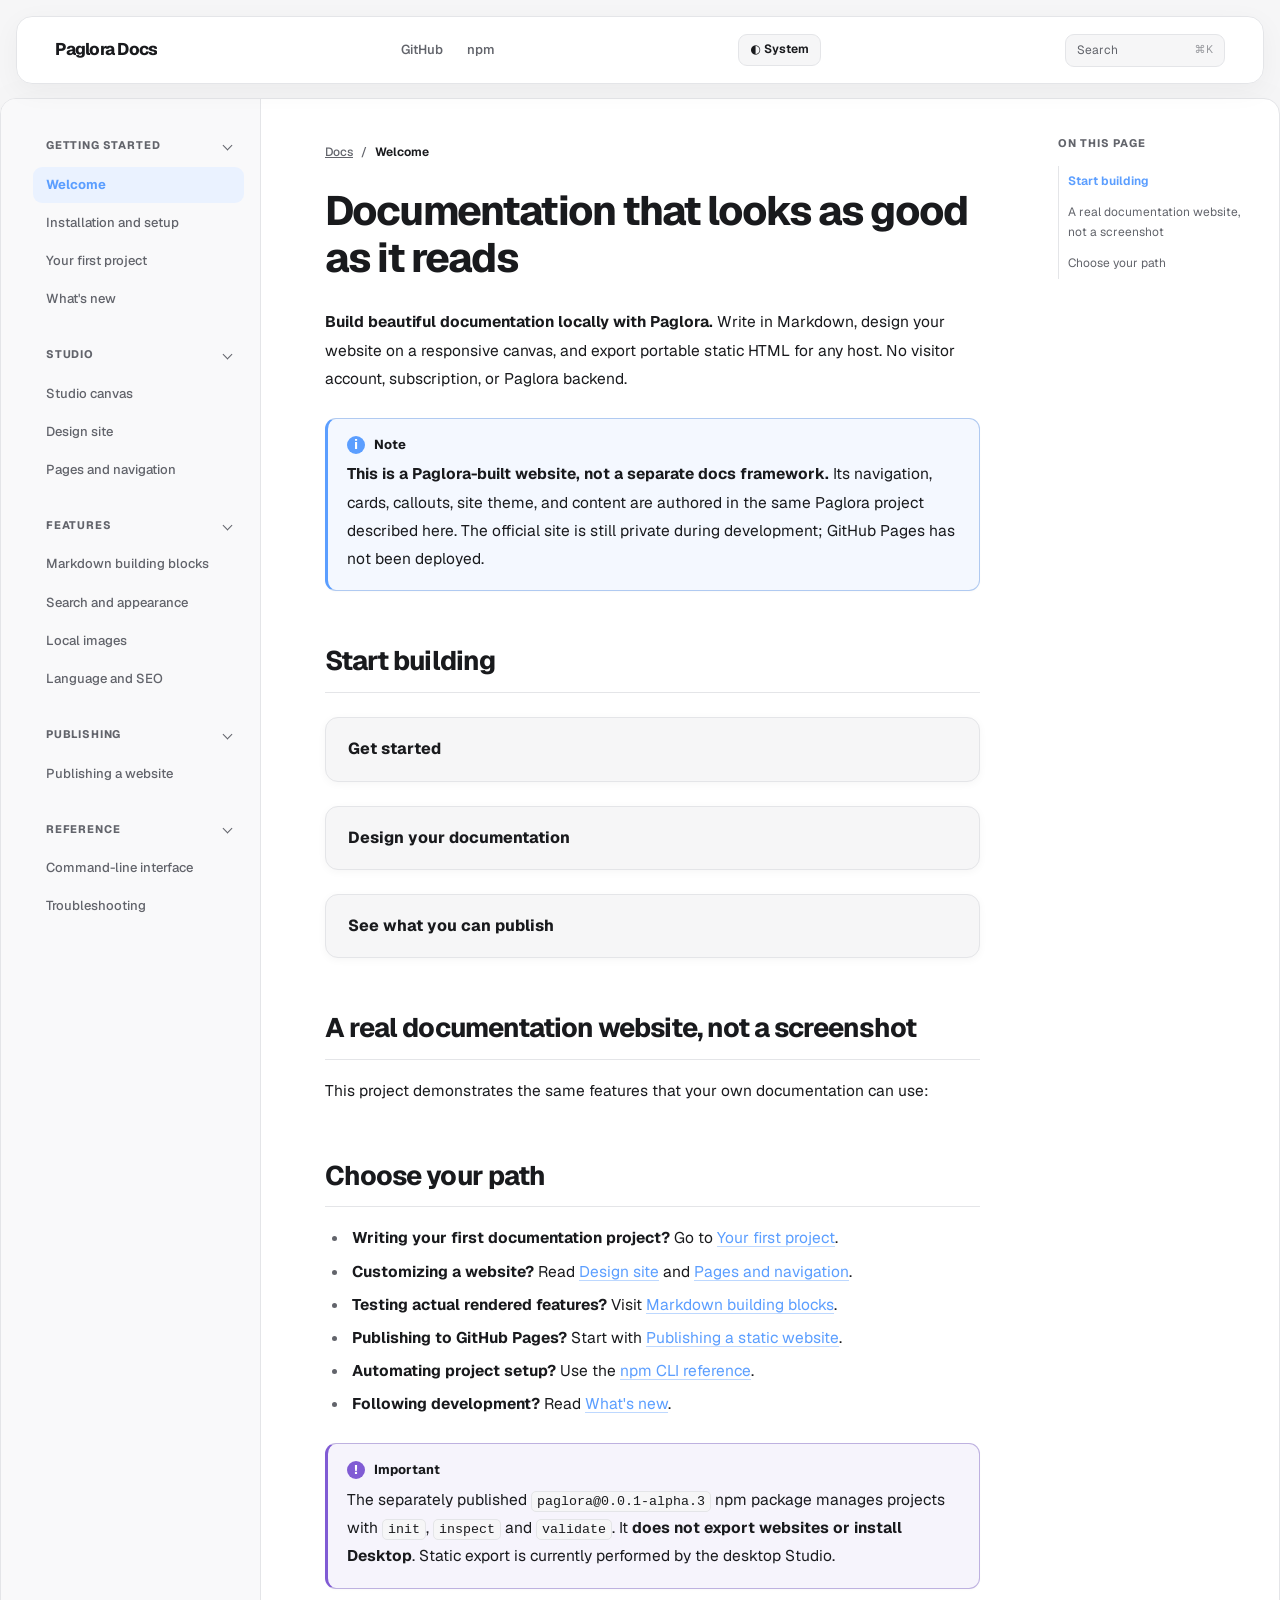
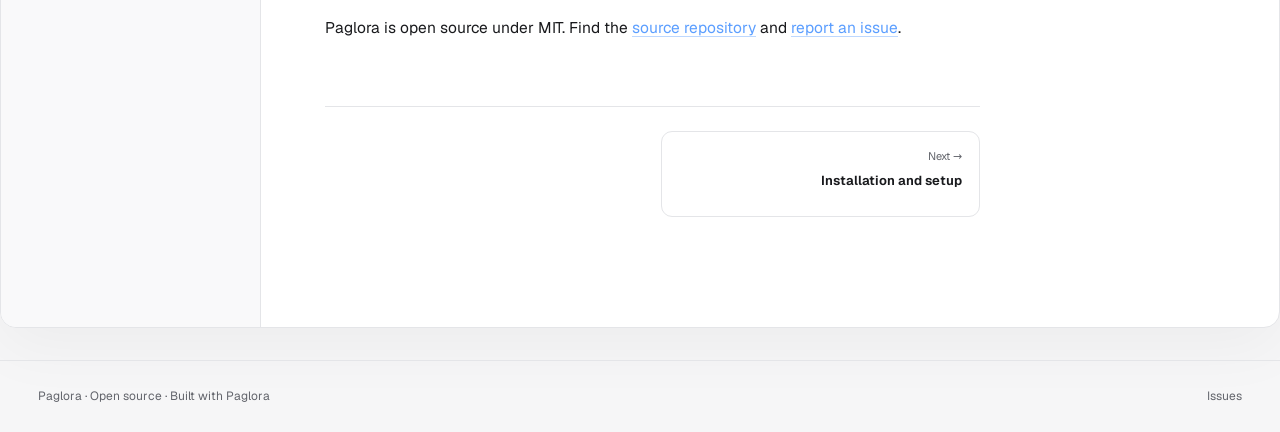
==== site/index.html @ 7ecbf854 "Publish 1.0" ====
<!doctype html>
<html lang="en" dir="ltr" data-color-mode="system" data-site-layout="inset" data-site-palette="graphite">
<head>
<meta charset="utf-8">
<meta name="viewport" content="width=device-width, initial-scale=1">
<meta name="description" content="Documentation that looks as good as it reads Build beautiful documentation locally with Paglora. Write in Markdown, design your website on a responsive canvas, ">
<link rel="canonical" href="https://m1nsook.github.io/paglora-docs/index.html">
<meta property="og:url" content="https://m1nsook.github.io/paglora-docs/index.html">
<meta property="og:type" content="article">
<meta property="og:locale" content="en_US">
<meta property="og:title" content="Welcome | Paglora Docs">
<meta property="og:description" content="Documentation that looks as good as it reads Build beautiful documentation locally with Paglora. Write in Markdown, design your website on a responsive canvas, ">
<meta property="og:site_name" content="Paglora Docs">
<meta name="twitter:card" content="summary">
<meta name="twitter:title" content="Welcome | Paglora Docs">
<meta name="twitter:description" content="Documentation that looks as good as it reads Build beautiful documentation locally with Paglora. Write in Markdown, design your website on a responsive canvas, ">
<meta name="theme-color" content="#ffffff" media="(prefers-color-scheme: light)">
<meta name="theme-color" content="#101114" media="(prefers-color-scheme: dark)">
<title>Welcome | Paglora Docs</title>
<link rel="stylesheet" href="styles.css">

<style>:root{--brand:#5B9EFF;--brand-light:color-mix(in srgb,var(--brand) 13%,var(--bg))}:root[data-color-mode="dark"]{--brand:#5B9EFF;--brand-light:color-mix(in srgb,var(--brand) 13%,var(--bg))}
@media(prefers-color-scheme:dark){:root:not([data-color-mode="light"]){--brand:#5B9EFF;--brand-light:color-mix(in srgb,var(--brand) 13%,var(--bg))}}</style>
<link rel="stylesheet" href="custom.css">
</head>
<body class="page-layout-docs">
<a class="skip-link" href="#content">Skip to content</a>
<header class="site-header  "><div class="top-bar"><a class="brand brand-wrap" href="index.html">Paglora Docs</a><nav class="header-links" aria-label="Site links"><a href="https://github.com/m1nsook/paglora" rel="noopener noreferrer">GitHub</a><a href="https://www.npmjs.com/package/paglora" rel="noopener noreferrer">npm</a></nav></div></header>
<details class="mobile-nav"><summary>Browse documentation</summary><nav class="mobile-nav-inner" aria-label="Mobile page navigation"><details class="nav-group" open><summary>Getting Started</summary><div class="nav-group-links"><a href="index.html" aria-current="page">Welcome</a><a href="installation.html">Installation and setup</a><a href="first-project.html">Your first project</a><a href="changes.html">What&#39;s new</a></div></details><details class="nav-group" open><summary>Studio</summary><div class="nav-group-links"><a href="studio.html">Studio canvas</a><a href="design.html">Design site</a><a href="pages.html">Pages and navigation</a></div></details><details class="nav-group" open><summary>Features</summary><div class="nav-group-links"><a href="components.html">Markdown building blocks</a><a href="search.html">Search and appearance</a><a href="images.html">Local images</a><a href="language-seo.html">Language and SEO</a></div></details><details class="nav-group" open><summary>Publishing</summary><div class="nav-group-links"><a href="publishing.html">Publishing a website</a></div></details><details class="nav-group" open><summary>Reference</summary><div class="nav-group-links"><a href="cli.html">Command-line interface</a><a href="troubleshooting.html">Troubleshooting</a></div></details></nav></details>
<div class="site-body nav-left layout-docs">
<nav class="site-nav" aria-label="Documentation navigation"><div class="site-nav-inner"><details class="nav-group" open><summary>Getting Started</summary><div class="nav-group-links"><a href="index.html" aria-current="page">Welcome</a><a href="installation.html">Installation and setup</a><a href="first-project.html">Your first project</a><a href="changes.html">What&#39;s new</a></div></details><details class="nav-group" open><summary>Studio</summary><div class="nav-group-links"><a href="studio.html">Studio canvas</a><a href="design.html">Design site</a><a href="pages.html">Pages and navigation</a></div></details><details class="nav-group" open><summary>Features</summary><div class="nav-group-links"><a href="components.html">Markdown building blocks</a><a href="search.html">Search and appearance</a><a href="images.html">Local images</a><a href="language-seo.html">Language and SEO</a></div></details><details class="nav-group" open><summary>Publishing</summary><div class="nav-group-links"><a href="publishing.html">Publishing a website</a></div></details><details class="nav-group" open><summary>Reference</summary><div class="nav-group-links"><a href="cli.html">Command-line interface</a><a href="troubleshooting.html">Troubleshooting</a></div></details></div></nav>
<main class="site-main" id="content" style="--paglora-content-width:820px">
<div class="article-wrap">
<div class="page-heading"><a href="index.html">Docs</a><span class="crumb-separator">/</span><strong>Welcome</strong></div>
<details class="mobile-toc"><summary>On this page</summary><a class="toc-h2" href="#start-building">Start building</a><a class="toc-h2" href="#a-real-documentation-website-not-a-screenshot">A real documentation website, not a screenshot</a><a class="toc-h2" href="#choose-your-path">Choose your path</a></details>
<article class="docs"><h1>Documentation that looks as good as it reads</h1>
<p><strong>Build beautiful documentation locally with Paglora.</strong> Write in Markdown, design your website on a responsive canvas, and export portable static HTML for any host. No visitor account, subscription, or Paglora backend.</p>
<aside class="paglora-callout paglora-callout-note" role="note"><div class="paglora-callout-title">Note</div>
<p><strong>This is a Paglora-built website, not a separate docs framework.</strong> Its navigation, cards, callouts, site theme, and content are authored in the same Paglora project described here. The official site is still private during development; GitHub Pages has not been deployed.</p>
</aside>
<h2 id="start-building">Start building</h2>
<section class="paglora-card"><div class="paglora-card-title">Get started</div>

</section>
<section class="paglora-card"><div class="paglora-card-title">Design your documentation</div>

</section>
<section class="paglora-card"><div class="paglora-card-title">See what you can publish</div>

</section>
<h2 id="a-real-documentation-website-not-a-screenshot">A real documentation website, not a screenshot</h2>
<p>This project demonstrates the same features that your own documentation can use:</p>
<h2 id="choose-your-path">Choose your path</h2>
<ul>
<li><strong>Writing your first documentation project?</strong> Go to <a href="first-project.html">Your first project</a>.</li>
<li><strong>Customizing a website?</strong> Read <a href="design.html">Design site</a> and <a href="pages.html">Pages and navigation</a>.</li>
<li><strong>Testing actual rendered features?</strong> Visit <a href="components.html">Markdown building blocks</a>.</li>
<li><strong>Publishing to GitHub Pages?</strong> Start with <a href="publishing.html">Publishing a static website</a>.</li>
<li><strong>Automating project setup?</strong> Use the <a href="cli.html">npm CLI reference</a>.</li>
<li><strong>Following development?</strong> Read <a href="changes.html">What's new</a>.</li>
</ul>
<aside class="paglora-callout paglora-callout-important" role="note"><div class="paglora-callout-title">Important</div>
<p>The separately published <code>paglora@0.0.1-alpha.3</code> npm package manages projects with <code>init</code>, <code>inspect</code> and <code>validate</code>. It <strong>does not export websites or install Desktop</strong>. Static export is currently performed by the desktop Studio.</p>
</aside>
<p>Paglora is open source under MIT. Find the <a href="https://github.com/m1nsook/paglora" rel="noopener noreferrer">source repository</a> and <a href="https://github.com/m1nsook/paglora/issues" rel="noopener noreferrer">report an issue</a>.</p>
</article>
<nav class="page-pager" aria-label="Previous and next pages"><a class="next" href="installation.html"><small>Next →</small><span>Installation and setup</span></a></nav>
</div></main>
<aside class="on-this-page" aria-label="Table of contents"><div class="toc-inner"><h2>On this page</h2><a class="toc-h2" href="#start-building">Start building</a><a class="toc-h2" href="#a-real-documentation-website-not-a-screenshot">A real documentation website, not a screenshot</a><a class="toc-h2" href="#choose-your-path">Choose your path</a></div></aside>
</div>
<footer class="site-footer"><div class="site-footer-inner"><span>Paglora · Open source · Built with Paglora</span><nav class="footer-links" aria-label="Site links"><a href="https://github.com/m1nsook/paglora/issues" rel="noopener noreferrer">Issues</a></nav></div></footer>
<script defer src="paglora.js"></script>
<script defer src="paglora-search.js"></script>

</body>
</html>
---- site/styles.css ----
@font-face{font-family:"Geist Website";src:url("fonts/geist-latin.woff2") format("woff2");font-weight:100 900;font-style:normal;font-display:swap}
:root{color-scheme:light;--bg:#ffffff;--fg:#151a24;--muted:#626b7c;--line:#e6eaf0;--subtle:#f6f8fb;--hover:#edf3fa;--brand:#2196f3;--brand-light:#eaf5ff;--code-bg:#101828;--code-fg:#e9eef8;--header-bg:rgba(255,255,255,.96)}
:root[data-color-mode="dark"]{color-scheme:dark;--bg:#11151d;--fg:#f1f4f9;--muted:#a5aec0;--line:#2a3342;--subtle:#191f2b;--hover:#222d40;--brand:#72baff;--brand-light:#152e48;--code-bg:#080d14;--code-fg:#e9eef8;--header-bg:rgba(17,21,29,.96)}
@media(prefers-color-scheme:dark){:root:not([data-color-mode="light"]){color-scheme:dark;--bg:#11151d;--fg:#f1f4f9;--muted:#a5aec0;--line:#2a3342;--subtle:#191f2b;--hover:#222d40;--brand:#72baff;--brand-light:#152e48;--code-bg:#080d14;--code-fg:#e9eef8;--header-bg:rgba(17,21,29,.96)}}
*{box-sizing:border-box}
html{scroll-behavior:smooth;scroll-padding-top:105px}
body{margin:0;background:var(--bg);color:var(--fg);font-family:"Geist Website",system-ui,-apple-system,"Segoe UI",sans-serif;font-size:15px;line-height:1.75;-webkit-font-smoothing:antialiased;text-rendering:optimizeLegibility}
a{color:inherit}
a:hover{color:var(--brand)}
a:focus-visible,summary:focus-visible{outline:2px solid var(--brand);outline-offset:3px}
.skip-link{position:absolute;z-index:100;top:-60px;left:10px;background:var(--bg);padding:8px 14px;border:1px solid var(--line);border-radius:8px}
.skip-link:focus{top:10px}
.site-header{position:sticky;top:0;z-index:30;background:var(--header-bg);border-bottom:1px solid var(--line);backdrop-filter:blur(18px)}
.site-header.not-sticky{position:relative}
.paglora-appearance-toggle{flex-shrink:0;appearance:none;border:1px solid var(--line);border-radius:9px;background:var(--subtle);color:var(--fg);font:inherit;font-size:12px;font-weight:650;cursor:pointer;white-space:nowrap;padding:7px 11px;line-height:1.3}
.paglora-appearance-toggle:hover{border-color:var(--brand);background:var(--hover)}
.paglora-appearance-toggle:focus-visible{outline:2px solid var(--brand);outline-offset:2px}
.paglora-search-trigger{appearance:none;display:flex;align-items:center;justify-content:space-between;flex-shrink:0;width:160px;min-height:33px;padding:5px 11px;border:1px solid var(--line);border-radius:9px;background:var(--subtle);color:var(--muted);font:inherit;font-size:12px;text-align:left;cursor:pointer}
.paglora-search-trigger::after{content:"⌘K";font-size:11px;opacity:.65}
.paglora-search-trigger:hover{border-color:var(--brand);color:var(--fg)}
.paglora-search-trigger:focus-visible{outline:2px solid var(--brand);outline-offset:2px}
.paglora-search-open{overflow:hidden}
.paglora-search-backdrop[hidden]{display:none}
.paglora-search-backdrop{position:fixed;inset:0;z-index:500;display:flex;align-items:flex-start;justify-content:center;padding:12vh 18px 28px;background:rgba(5,10,18,.65);backdrop-filter:blur(5px)}
.paglora-search-dialog{width:min(640px,100%);max-height:min(76vh,750px);display:flex;flex-direction:column;border:1px solid var(--line);border-radius:15px;background:var(--bg);color:var(--fg);box-shadow:0 20px 80px rgba(0,0,0,.25);overflow:hidden}
.paglora-search-field{display:flex;align-items:center;gap:12px;padding:12px 14px;border-bottom:1px solid var(--line)}
.paglora-search-input{flex:1;min-width:0;outline:none;background:transparent;border:0;color:var(--fg);font:inherit;font-size:16px}
.paglora-search-input::-webkit-search-cancel-button{cursor:pointer}
.paglora-search-close{padding:5px 9px;border:1px solid var(--line);border-radius:6px;background:var(--subtle);color:var(--muted);font:inherit;font-size:11px;cursor:pointer}
.paglora-search-results{min-height:100px;max-height:55vh;overflow-y:auto;padding:8px}
.paglora-search-result{display:block;padding:11px 13px;border:1px solid transparent;border-radius:9px;color:var(--fg);text-decoration:none}
.paglora-search-result:hover,.paglora-search-result.is-selected{background:var(--hover);border-color:var(--line)}
.paglora-search-result-title{display:block;font-size:13px;font-weight:700;line-height:1.5}
.paglora-search-result-summary{display:block;margin-top:4px;font-size:12px;color:var(--muted);line-height:1.5;overflow:hidden;display:-webkit-box;-webkit-line-clamp:2;-webkit-box-orient:vertical}
.paglora-search-status{padding:22px 15px;color:var(--muted);font-size:13px}
.paglora-search-retry{margin:0 15px 16px;padding:8px 12px;border:1px solid var(--line);border-radius:7px;background:var(--subtle);color:var(--fg);font:inherit;font-size:12px;cursor:pointer}
.paglora-search-retry:hover,.paglora-search-retry:focus-visible{border-color:var(--brand);outline-offset:2px}
.paglora-search-footnote{padding:9px 15px;border-top:1px solid var(--line);font-size:11px;color:var(--muted)}
@media(max-width:680px){.paglora-search-trigger{width:auto;min-width:75px}.paglora-search-trigger::after{display:none}.paglora-search-backdrop{padding-top:7vh}}

.toc-inner a[aria-current="location"]{color:var(--brand);font-weight:650}
@media(prefers-reduced-motion:reduce){html{scroll-behavior:auto}}
.top-bar{max-width:1500px;min-height:72px;margin:auto;padding:0 clamp(22px,3vw,48px);display:flex;align-items:center;justify-content:space-between;gap:28px}
.brand-wrap{display:inline-flex;align-items:center;gap:12px;min-width:0}
.brand{font-size:17px;font-weight:750;letter-spacing:-.045em;text-decoration:none;white-space:nowrap;overflow:hidden;text-overflow:ellipsis}
.brand-logo{height:34px;max-width:144px;object-fit:contain}
.header-links{display:flex;align-items:center;gap:24px;flex-wrap:wrap}
.header-links a{font-size:13px;color:var(--muted);text-decoration:none;font-weight:550;white-space:nowrap}
.header-links a:hover{color:var(--fg)}
.site-header.header-center .top-bar{justify-content:center;flex-wrap:wrap;padding-block:14px}
.mobile-nav{display:none}
.site-body{max-width:1500px;margin:0 auto;display:grid;grid-template-columns:minmax(230px,260px) minmax(0,1fr) minmax(190px,235px);min-height:calc(100vh - 165px)}
.site-nav{grid-column:1;min-width:0;min-height:0;border-right:1px solid var(--line);padding:32px 16px 40px clamp(18px,2.5vw,42px)}
.site-nav-inner{position:sticky;top:100px;max-height:calc(100vh - 115px);overflow:auto;scrollbar-width:thin}
.site-nav .nav-group{margin-bottom:23px}
.site-nav .nav-group:last-child{margin-bottom:0}
.site-nav .nav-group>summary,.mobile-nav .nav-group>summary{display:flex;align-items:center;justify-content:space-between;gap:9px;padding:6px 13px;margin:0 0 7px;border-radius:7px;color:var(--muted);font-size:11px;font-weight:750;line-height:1.5;letter-spacing:.07em;text-transform:uppercase;cursor:pointer;list-style:none;user-select:none}
.site-nav .nav-group>summary::-webkit-details-marker,.mobile-nav .nav-group>summary::-webkit-details-marker{display:none}
.site-nav .nav-group>summary::after,.mobile-nav .nav-group>summary::after{content:"";width:6px;height:6px;flex-shrink:0;border-right:1.5px solid currentColor;border-bottom:1.5px solid currentColor;transform:rotate(45deg);transition:transform .16s ease}
.site-nav .nav-group:not([open])>summary::after,.mobile-nav .nav-group:not([open])>summary::after{transform:rotate(-45deg)}
.site-nav .nav-group>summary:hover,.mobile-nav .nav-group>summary:hover{background:var(--hover);color:var(--fg)}
.site-nav .nav-group>summary:focus-visible,.mobile-nav .nav-group>summary:focus-visible{outline:2px solid var(--brand);outline-offset:2px}
.mobile-nav .nav-group{min-width:0}
.mobile-nav .nav-group>summary{margin:9px 0 5px}
.mobile-nav .nav-group-links{display:grid;gap:3px}
.site-body.nav-top .site-nav .nav-group{display:flex;align-items:center;gap:8px;margin:0}
.site-body.nav-top .site-nav .nav-group>summary{margin:0}
.site-body.nav-top .site-nav .nav-group-links{display:flex;align-items:center;gap:4px;flex-wrap:wrap}
@media(prefers-reduced-motion:reduce){.site-nav .nav-group>summary::after,.mobile-nav .nav-group>summary::after{transition:none}}
.site-nav a{display:block;padding:8px 13px;margin:2px 0;border-radius:9px;text-decoration:none;font-size:13px;font-weight:500;line-height:1.55;color:var(--muted);overflow-wrap:anywhere;transition:background-color .13s,color .13s}
.site-nav a:hover{background:var(--hover);color:var(--fg)}
.site-nav a[aria-current=page]{background:var(--brand-light);color:var(--brand);font-weight:700}
.site-main{grid-column:2;min-width:0;width:100%;padding:44px clamp(26px,5vw,80px) 110px}
.article-wrap{max-width:var(--paglora-content-width,790px);margin:0 auto}
.page-heading{margin:0 0 27px;font-size:12px;line-height:1.5;color:var(--muted);font-weight:500}
.page-heading .crumb-separator{margin:0 8px;color:var(--muted)}
.page-heading strong{font-weight:650;color:var(--fg)}
.docs{font-size:15.5px;line-height:1.82;overflow-wrap:anywhere}
.docs h1,.docs h2,.docs h3,.docs h4{line-height:1.3;font-weight:740;letter-spacing:-.035em;scroll-margin-top:100px}
.docs h1{font-size:clamp(2.1rem,3.2vw,2.85rem);letter-spacing:-.052em;line-height:1.14;margin:0 0 27px}
.docs h2{font-size:1.68rem;margin:53px 0 17px;padding-bottom:13px;border-bottom:1px solid var(--line)}
.docs h3{font-size:1.25rem;margin:32px 0 12px}
.docs h4{font-size:1.05rem;margin:22px 0 9px}
.docs p,.docs ul,.docs ol{margin:0 0 19px}
.docs ul,.docs ol{padding-left:1.55em}
.docs li{padding-left:3px;margin:.32em 0}
.docs li::marker{color:var(--muted)}
.docs li.paglora-task-item{list-style:none;padding-left:0}
.docs details.paglora-disclosure{margin:20px 0;border:1px solid var(--line);border-radius:10px;background:var(--subtle);padding:0 16px}
.docs details.paglora-disclosure>summary{display:flex;align-items:center;justify-content:space-between;gap:12px;padding:13px 0;font-weight:650;cursor:pointer;list-style:none}
.docs details.paglora-disclosure>summary::-webkit-details-marker{display:none}
.docs details.paglora-disclosure>summary::after{content:"+";font-size:18px;color:var(--muted);font-weight:500}
.docs details.paglora-disclosure[open]>summary::after{content:"−"}
.docs details.paglora-disclosure>summary:focus-visible{outline:2px solid var(--brand);outline-offset:3px}
.docs details.paglora-disclosure>:last-child:not(summary){margin-bottom:15px}
.docs details.paglora-disclosure>details.paglora-disclosure{background:var(--bg)}

.docs .paglora-task-checkbox{margin:0 .55em 0 -1.5em;vertical-align:middle;accent-color:var(--brand);opacity:1;pointer-events:none}
.docs blockquote{margin:24px 0;border-left:3px solid var(--brand);padding:13px 20px;color:var(--muted);background:var(--subtle);border-radius:0 10px 10px 0}
/* Markdown cards share the safe source-to-preview-to-export pipeline. */
.docs .paglora-card{margin:24px 0;padding:20px 22px;border:1px solid var(--line);border-radius:13px;background:var(--subtle);box-shadow:0 2px 8px rgba(0,0,0,.04)}
.docs .paglora-card-title{margin:0 0 10px;color:var(--fg);font-size:16px;font-weight:750;line-height:1.4}
.docs .paglora-card>:last-child{margin-bottom:0}
.docs .paglora-card a:focus-visible{outline:2px solid var(--brand);outline-offset:3px}
.docs blockquote p:last-child{margin-bottom:0}

/* Markdown callouts — sanitized in the shared preview/build pipeline. */
.docs .paglora-callout{--callout-accent:var(--brand);position:relative;display:block;margin:25px 0;padding:16px 19px 17px;border:1px solid color-mix(in srgb,var(--callout-accent) 38%,var(--line));border-left:3px solid var(--callout-accent);border-radius:11px;background:color-mix(in srgb,var(--callout-accent) 7%,var(--bg));box-shadow:0 1px 2px rgba(0,0,0,.025)}
.docs .paglora-callout-title{display:flex;align-items:center;gap:9px;margin:0 0 6px;color:var(--fg);font-size:13px;font-weight:730;line-height:1.5}
.docs .paglora-callout-title::before{content:"i";display:grid;place-items:center;flex:0 0 18px;width:18px;height:18px;border-radius:50%;background:var(--callout-accent);color:#fff;font-size:12px;font-family:system-ui,sans-serif;font-style:normal;font-weight:750}
.docs .paglora-callout > :last-child{margin-bottom:0}
.docs .paglora-callout p{margin:0 0 10px}
.docs .paglora-callout ul,.docs .paglora-callout ol{margin:5px 0 10px}
.docs .paglora-callout-tip{--callout-accent:#168950}
.docs .paglora-callout-important{--callout-accent:#805bd4}
.docs .paglora-callout-warning{--callout-accent:#b67909}
.docs .paglora-callout-caution{--callout-accent:#c14454}
.docs .paglora-callout-tip .paglora-callout-title::before{content:"✓"}
.docs .paglora-callout-important .paglora-callout-title::before{content:"!"}
.docs .paglora-callout-warning .paglora-callout-title::before,.docs .paglora-callout-caution .paglora-callout-title::before{content:"!"}

.docs pre{position:relative;overflow:auto;border-radius:12px;background:var(--code-bg);color:var(--code-fg);padding:22px 23px;line-height:1.65;font-size:13px;border:1px solid var(--line);tab-size:2}
.docs code{font-family:"Cascadia Code","JetBrains Mono",ui-monospace,SFMono-Regular,Consolas,monospace}
.docs :not(pre)>code{background:var(--subtle);border:1px solid var(--line);color:var(--fg);padding:2px 5px;border-radius:5px;font-size:.86em}
.docs pre code{color:inherit}
.docs pre.paglora-has-copy{padding-top:52px}
.docs .paglora-copy-code{position:absolute;top:10px;right:12px;z-index:1;appearance:none;padding:5px 10px;border:1px solid #4d5664;border-radius:6px;background:#253041;color:#e9eef8;font:inherit;font-size:11px;line-height:1.4;cursor:pointer}
.docs .paglora-copy-code:hover{background:#354359}
.docs .paglora-copy-code:focus-visible{outline:2px solid var(--brand);outline-offset:2px}
.docs .paglora-heading-link{margin-left:12px;display:inline-block;font-size:.7em;font-weight:550;color:var(--brand);text-decoration:none;opacity:0;vertical-align:baseline}
.docs :is(h2,h3,h4):hover .paglora-heading-link,.docs .paglora-heading-link:focus-visible{opacity:1}
@media(hover:none){.docs .paglora-heading-link{opacity:.8}}
.docs .paglora-heading-link:focus-visible{outline:2px solid var(--brand);outline-offset:3px}
.docs a{color:var(--brand);text-decoration-color:color-mix(in srgb,var(--brand) 40%,transparent);text-decoration-thickness:1px;text-underline-offset:3px}
.docs a:hover{text-decoration-color:var(--brand)}
.docs img{display:block;max-width:100%;height:auto;border-radius:12px;border:1px solid var(--line);margin:22px 0}
.docs table{border-collapse:separate;border-spacing:0;width:100%;display:block;overflow-x:auto;border:1px solid var(--line);border-radius:10px;margin:25px 0}
.docs th,.docs td{padding:12px 16px;border-right:1px solid var(--line);border-bottom:1px solid var(--line);text-align:left;white-space:normal;min-width:130px}
.docs th{background:var(--subtle);font-weight:700}
.docs tr:last-child td{border-bottom:0}
.docs th:last-child,.docs td:last-child{border-right:0}
.docs hr{border:0;border-top:1px solid var(--line);margin:38px 0}
.docs :is(h2,h3,h4) a{color:inherit}
.on-this-page{grid-column:3;min-width:0;padding:35px clamp(18px,2.2vw,32px) 40px 14px}
.toc-inner{position:sticky;top:105px;max-height:calc(100vh - 125px);overflow-y:auto;scrollbar-width:thin}
.toc-inner h2{margin:0 0 13px;font-size:11px;text-transform:uppercase;letter-spacing:.09em;color:var(--muted);font-weight:750}
.toc-inner a{display:block;text-decoration:none;color:var(--muted);font-size:12px;line-height:1.6;padding:6px 9px;border-left:1px solid var(--line);overflow-wrap:anywhere}
.toc-inner a:hover{border-left:2px solid var(--brand);color:var(--fg);background:var(--subtle)}
.toc-inner a.toc-h3{padding-left:20px;font-size:11.5px}
.mobile-toc{display:none}
.page-pager{display:grid;grid-template-columns:repeat(2,minmax(0,1fr));gap:16px;margin-top:64px;padding-top:24px;border-top:1px solid var(--line)}
.page-pager a{display:flex;flex-direction:column;gap:4px;min-height:86px;padding:15px 17px;border:1px solid var(--line);border-radius:11px;text-decoration:none;transition:border-color .15s,background .15s}
.page-pager a:hover{border-color:var(--brand);background:var(--subtle)}
.page-pager .next{grid-column:2;text-align:right}
.page-pager small{font-size:11px;color:var(--muted)}
.page-pager span{font-size:13px;font-weight:650;color:var(--fg)}
.site-footer{border-top:1px solid var(--line);background:var(--subtle)}
.site-footer-inner{max-width:1500px;margin:auto;padding:25px clamp(22px,3vw,48px);font-size:12px;color:var(--muted);display:flex;align-items:center;justify-content:space-between;flex-wrap:wrap;gap:20px}
.footer-links{display:flex;flex-wrap:wrap;gap:17px}
.footer-links a{text-decoration:none}
.site-body.nav-right{grid-template-columns:minmax(190px,235px) minmax(0,1fr) minmax(230px,260px)}
.site-body.nav-right .site-nav{grid-column:3;grid-row:1;border-right:0;border-left:1px solid var(--line);padding:32px clamp(18px,2.5vw,42px) 40px 16px}
.site-body.nav-right .site-main{grid-column:2;grid-row:1}
.site-body.nav-right .on-this-page{grid-column:1;grid-row:1;padding-left:clamp(18px,2.2vw,32px);padding-right:14px}
.site-body.nav-top{grid-template-columns:minmax(0,1fr) minmax(190px,235px)}
.site-body.nav-top .site-nav{grid-column:1/-1;grid-row:1;border:0;border-bottom:1px solid var(--line);padding:10px clamp(22px,3vw,48px)}
.site-body.nav-top .site-nav-inner{position:static;max-height:none;display:flex;gap:6px;align-items:center;flex-wrap:wrap;overflow:visible}
.site-body.nav-top .site-nav h2{margin:0 8px 0 0;padding:0}
.site-body.nav-top .site-nav a{white-space:nowrap;margin:0}
.site-body.nav-top .site-main{grid-column:1;grid-row:2}
.site-body.nav-top .on-this-page{grid-column:2;grid-row:2}
@media(max-width:1180px){.site-body,.site-body.nav-right{grid-template-columns:245px minmax(0,1fr)}.site-body.nav-right{grid-template-columns:minmax(0,1fr) 245px}.site-body .on-this-page{display:none}.site-main{padding-inline:clamp(28px,6vw,78px)}.site-body.nav-top{grid-template-columns:1fr}.site-body.nav-top .site-main{grid-column:1}}
@media(max-width:800px){
  html{scroll-padding-top:78px}.top-bar{min-height:64px;padding-inline:20px}.brand{font-size:16px}.brand-logo{height:30px}
  .header-links{gap:12px}.header-links a{font-size:12px}
  .site-body,.site-body.nav-right,.site-body.nav-top{display:block;min-height:calc(100vh - 145px)}
  .site-body .site-nav{display:none}
  .site-main,.site-body.nav-right .site-main,.site-body.nav-top .site-main{width:100%;padding:34px 22px 68px}
  .mobile-nav{display:block;max-width:100%;border-bottom:1px solid var(--line);padding:10px 20px;background:var(--subtle)}
  .mobile-nav summary{cursor:pointer;list-style:none;display:flex;align-items:center;justify-content:space-between;font-size:13px;font-weight:650;padding:7px 0}
  .mobile-nav summary::after{content:"+";font-size:19px;color:var(--muted)}.mobile-nav[open] summary::after{content:"−"}
  .mobile-nav-inner{display:grid;grid-template-columns:repeat(auto-fit,minmax(150px,1fr));gap:5px;padding:9px 0 14px}
  .mobile-nav a{display:block;padding:9px 11px;border-radius:8px;text-decoration:none;font-size:13px;color:var(--muted)}
  .mobile-nav a[aria-current=page]{background:var(--brand-light);color:var(--brand);font-weight:650}
  .mobile-toc{display:block;margin:0 0 30px;border:1px solid var(--line);border-radius:10px;background:var(--subtle);padding:8px 15px}
  .mobile-toc summary{cursor:pointer;font-size:12px;font-weight:650;padding:6px 0}
  .mobile-toc a{display:block;font-size:12px;padding:4px 6px;text-decoration:none;color:var(--muted)}
  .docs h1{font-size:2.15rem}.docs h2{font-size:1.45rem}.page-pager{gap:10px}.page-pager a{padding:12px}
}
@media(max-width:460px){.top-bar{gap:12px}.header-links a:nth-child(n+3){display:none}.page-pager{display:flex;flex-direction:column}.page-pager a.next{align-items:flex-end}}

/* Per-page public layout modes. Source CSS in theme/custom.css may override these. */
.site-body.layout-wide .on-this-page{display:none}
.site-body.layout-wide .site-main{grid-column:2/4}
.site-body.nav-right.layout-wide .site-main{grid-column:1/3}
.site-body.nav-top.layout-wide .site-main{grid-column:1/-1}
.layout-wide .article-wrap{max-width:1100px}
.layout-wide .docs{font-size:16px}
.site-body.layout-landing{display:block}
.site-body.layout-landing .site-nav,.site-body.layout-landing .on-this-page{display:none}
.layout-landing .site-main{width:100%;padding:76px clamp(24px,5vw,86px) 110px}
.layout-landing .article-wrap{max-width:1150px}
.layout-landing .page-heading,.layout-landing .page-pager{display:none}
.layout-landing .docs>h1:first-child{max-width:950px;margin:16px auto 28px;text-align:center;font-size:clamp(2.8rem,6vw,5.1rem);font-weight:770;line-height:1.06;letter-spacing:-.07em}
.layout-landing .docs>h1:first-child + p{max-width:700px;margin:0 auto 58px;text-align:center;color:var(--muted);font-size:clamp(1.05rem,1.7vw,1.32rem);line-height:1.7}
.layout-landing .docs h2{margin-top:68px;font-size:2rem}
.page-layout-landing .mobile-nav{display:none}
@media(max-width:1180px){
  .site-body.layout-wide .site-main,.site-body.nav-right.layout-wide .site-main{grid-column:2}
  .site-body.nav-right.layout-wide .site-main{grid-column:1}
  .site-body.nav-top.layout-wide .site-main{grid-column:1}
}
@media(max-width:800px){
  .site-body.layout-wide,.site-body.layout-landing{display:block}
  .site-body.layout-wide .site-main,.site-body.nav-right.layout-wide .site-main,.site-body.nav-top.layout-wide .site-main{display:block;width:100%}
  .layout-landing .site-main{padding:48px 22px 74px}
  .layout-landing .docs>h1:first-child{font-size:clamp(2.5rem,9vw,3.6rem)}
  .layout-landing .docs>h1:first-child + p{margin-bottom:42px}
}
@media(prefers-reduced-motion:reduce){html{scroll-behavior:auto}*,*::before,*::after{transition:none!important}}

/* Arabic documents use right-to-left reading order, including navigation and callouts. */
:root[dir="rtl"] .site-nav{border-right:0;border-left:1px solid var(--line);padding-right:clamp(18px,2.5vw,42px);padding-left:16px}
:root[dir="rtl"] .site-body.nav-right .site-nav{border-left:0;border-right:1px solid var(--line);padding-right:16px;padding-left:clamp(18px,2.5vw,42px)}
:root[dir="rtl"] .docs ul,:root[dir="rtl"] .docs ol{padding-left:0;padding-right:1.55em}
:root[dir="rtl"] .docs .paglora-task-checkbox{margin:0 -1.5em 0 .55em}
:root[dir="rtl"] .docs blockquote{border-left:0;border-right:3px solid var(--brand);border-radius:10px 0 0 10px}
:root[dir="rtl"] .docs .paglora-callout{border-left:1px solid var(--line);border-right:3px solid var(--callout-accent)}
:root[dir="rtl"] .docs .paglora-heading-link{margin-left:0;margin-right:12px}
:root[dir="rtl"] .docs th,:root[dir="rtl"] .docs td{text-align:right}
:root[dir="rtl"] .toc-inner a{border-left:0;border-right:1px solid var(--line)}
:root[dir="rtl"] .toc-inner a.toc-h3{padding-left:9px;padding-right:20px}
:root[dir="rtl"] .page-pager .next{text-align:left}
@media(max-width:800px){:root[dir="rtl"] .site-nav,:root[dir="rtl"] .site-body.nav-right .site-nav{border:0}}

/* Site layouts: additional project-owned presentations, no framework runtime.
   Classic remains byte-for-byte compatible with previous site designs. */
:root[data-site-layout="inset"] body{background:var(--subtle)}
:root[data-site-layout="inset"] .site-header{top:12px;max-width:min(1460px,calc(100% - 32px));margin:16px auto 0;border:1px solid var(--line);border-radius:16px;box-shadow:0 7px 28px rgba(0,0,0,.045)}
:root[data-site-layout="inset"] .site-header.not-sticky{top:auto}
:root[data-site-layout="inset"] .top-bar{min-height:66px}
:root[data-site-layout="inset"] .site-body{max-width:1460px;margin:14px auto 32px;border:1px solid var(--line);border-radius:16px;background:var(--bg);box-shadow:0 18px 65px rgba(0,0,0,.045);overflow:clip}
:root[data-site-layout="inset"] .site-nav{background:color-mix(in srgb,var(--subtle) 63%,var(--bg))}
:root[data-site-layout="inset"] .site-footer{background:transparent}
:root[data-site-layout="inset"] .site-footer-inner{max-width:1420px}
:root[data-site-layout="reading"] .site-header{border-bottom:1px solid var(--line)}
:root[data-site-layout="reading"] .top-bar{max-width:1330px;min-height:62px}
:root[data-site-layout="reading"] .site-body{max-width:1330px;grid-template-columns:minmax(195px,235px) minmax(0,1fr) minmax(155px,205px)}
:root[data-site-layout="reading"] .site-nav{border-right:0;padding-top:43px}
:root[data-site-layout="reading"] .site-main{padding-top:66px}
:root[data-site-layout="reading"] .docs{font-size:16px;line-height:1.9}
:root[data-site-layout="reading"] .docs h1{letter-spacing:-.055em}
:root[data-site-layout="reading"] .toc-inner a{border-left-color:transparent}
:root[data-site-layout="reading"] .site-body.nav-right{grid-template-columns:minmax(155px,205px) minmax(0,1fr) minmax(195px,235px)}
:root[data-site-layout="reading"] .site-body.nav-right .site-nav{border-left:0}
:root[data-site-layout="reading"] .site-body.nav-top{grid-template-columns:minmax(0,1fr) minmax(155px,205px)}
:root[data-site-layout="reading"] .site-body.nav-top .site-nav{border-bottom:1px solid var(--line)}
/* Each palette supplies a complete background/text/border/code family for both
   appearances. The independent custom accent is applied later in the head. */
:root[data-site-palette="graphite"]{--bg:#ffffff;--fg:#191a1d;--muted:#62646b;--line:#e4e5e8;--subtle:#f6f6f7;--hover:#ebebee;--code-bg:#18191d;--code-fg:#f7f7f8;--header-bg:rgba(255,255,255,.96)}
:root[data-site-palette="lavender"]{--bg:#fdfcff;--fg:#282035;--muted:#736780;--line:#e8e2f1;--subtle:#f7f3fc;--hover:#efe8f8;--code-bg:#231b32;--code-fg:#f4eefc;--header-bg:rgba(253,252,255,.96)}
:root[data-site-palette="linen"]{--bg:#fffdf9;--fg:#29251f;--muted:#736c61;--line:#eae5db;--subtle:#faf6ed;--hover:#f1eadc;--code-bg:#2b2925;--code-fg:#f8f3e9;--header-bg:rgba(255,253,249,.96)}
:root[data-site-palette="graphite"][data-color-mode="dark"]{--bg:#101114;--fg:#f0f0f2;--muted:#a7a8af;--line:#2d3036;--subtle:#191b20;--hover:#26282f;--code-bg:#090a0c;--code-fg:#eeeef1;--header-bg:rgba(16,17,20,.96)}
:root[data-site-palette="lavender"][data-color-mode="dark"]{--bg:#17121e;--fg:#f4eefa;--muted:#b5a9c1;--line:#362b44;--subtle:#231a2f;--hover:#32253e;--code-bg:#110d17;--code-fg:#f4eefa;--header-bg:rgba(23,18,30,.96)}
:root[data-site-palette="linen"][data-color-mode="dark"]{--bg:#1c1915;--fg:#f5eee4;--muted:#b6a99b;--line:#3b352d;--subtle:#272119;--hover:#373026;--code-bg:#110f0d;--code-fg:#f7f0e9;--header-bg:rgba(28,25,21,.96)}
@media(prefers-color-scheme:dark){
:root[data-site-palette="graphite"]:not([data-color-mode="light"]){--bg:#101114;--fg:#f0f0f2;--muted:#a7a8af;--line:#2d3036;--subtle:#191b20;--hover:#26282f;--code-bg:#090a0c;--code-fg:#eeeef1;--header-bg:rgba(16,17,20,.96)}
:root[data-site-palette="lavender"]:not([data-color-mode="light"]){--bg:#17121e;--fg:#f4eefa;--muted:#b5a9c1;--line:#362b44;--subtle:#231a2f;--hover:#32253e;--code-bg:#110d17;--code-fg:#f4eefa;--header-bg:rgba(23,18,30,.96)}
:root[data-site-palette="linen"]:not([data-color-mode="light"]){--bg:#1c1915;--fg:#f5eee4;--muted:#b6a99b;--line:#3b352d;--subtle:#272119;--hover:#373026;--code-bg:#110f0d;--code-fg:#f7f0e9;--header-bg:rgba(28,25,21,.96)}
}
@media(max-width:1180px){
:root[data-site-layout="reading"] .site-body,:root[data-site-layout="reading"] .site-body.nav-right{grid-template-columns:230px minmax(0,1fr)}
:root[data-site-layout="reading"] .site-body.nav-right{grid-template-columns:minmax(0,1fr) 230px}
:root[data-site-layout="reading"] .site-body.nav-top{grid-template-columns:1fr}
}
@media(max-width:800px){
:root[data-site-layout="inset"] .site-header{top:0;max-width:none;margin:0;border-radius:0;border-inline:0}
:root[data-site-layout="inset"] .site-body{margin:0;border:0;border-radius:0;box-shadow:none}
:root[data-site-layout="reading"] .site-body,:root[data-site-layout="reading"] .site-body.nav-right,:root[data-site-layout="reading"] .site-body.nav-top{display:block}
:root[data-site-layout="reading"] .site-main{padding-top:30px}
}
---- site/custom.css ----
/* The official docs are built with Paglora's renderer.
   Layout/palette/accent are controlled by site.json, not hard-coded here.
   In particular, do not overwrite --brand in dark mode: the accent picker
   must work consistently in light, explicit dark and system-dark modes. */
.site-header { box-shadow: 0 1px 0 rgba(0,0,0,.025); }
.site-nav a { border-radius: 9px; }
.site-nav .nav-group>summary { letter-spacing: .075em; }
.docs h1 { letter-spacing: -.045em; }
.docs a { text-underline-offset: 3px; }
.docs pre { border: 1px solid var(--line); }
.docs .paglora-card { transition: border-color .18s ease; }
.docs .paglora-card:hover { border-color: var(--brand); }
@media(prefers-reduced-motion:reduce) {
  .docs .paglora-card { transition: none; }
}
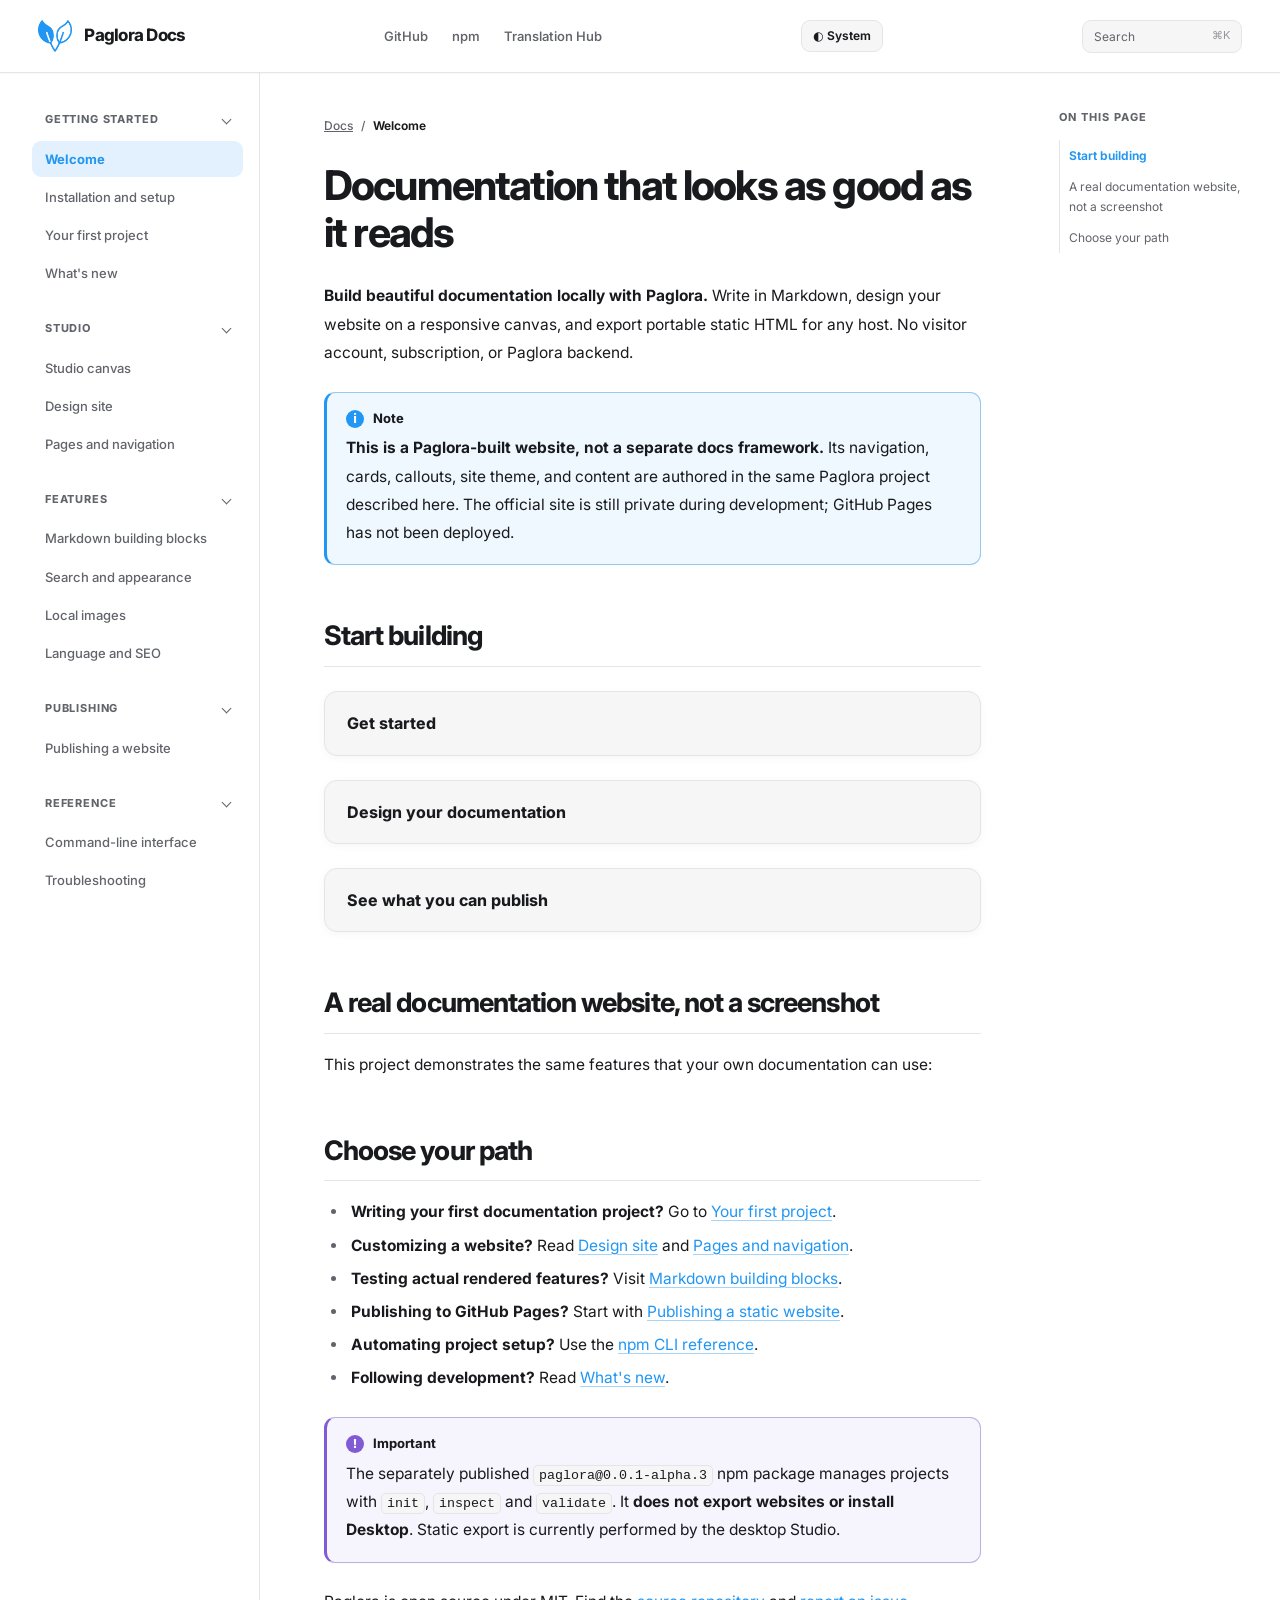
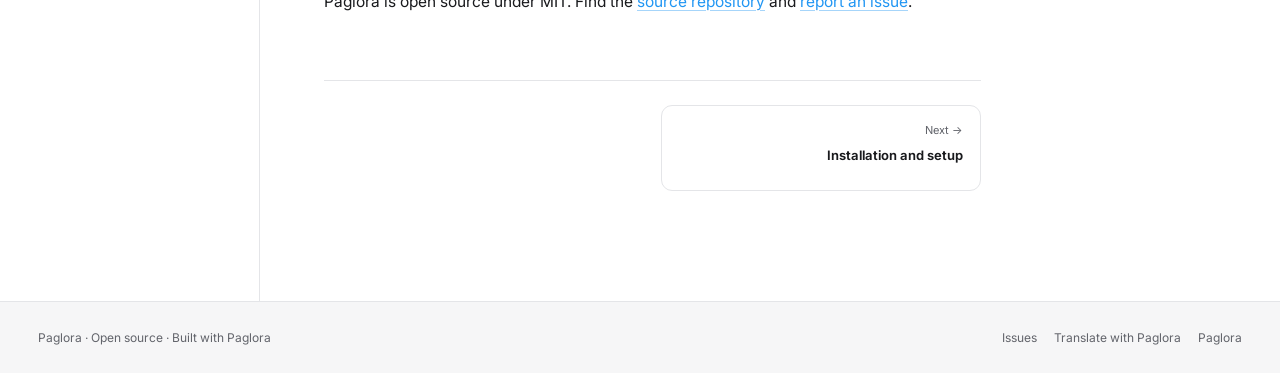
==== commit ff36da4f: "1.1" ====
--- a/site/index.html
+++ b/site/index.html
@@ -1,5 +1,5 @@
 <!doctype html>
-<html lang="en" dir="ltr" data-color-mode="system" data-site-layout="inset" data-site-palette="graphite">
+<html lang="en" dir="ltr" data-color-mode="system" data-site-layout="classic" data-site-palette="graphite" data-card-layout="stacked">
 <head>
 <meta charset="utf-8">
 <meta name="viewport" content="width=device-width, initial-scale=1">
@@ -18,18 +18,21 @@
 <meta name="theme-color" content="#101114" media="(prefers-color-scheme: dark)">
 <title>Welcome | Paglora Docs</title>
 <link rel="stylesheet" href="styles.css">
-
-<style>:root{--brand:#5B9EFF;--brand-light:color-mix(in srgb,var(--brand) 13%,var(--bg))}:root[data-color-mode="dark"]{--brand:#5B9EFF;--brand-light:color-mix(in srgb,var(--brand) 13%,var(--bg))}
-@media(prefers-color-scheme:dark){:root:not([data-color-mode="light"]){--brand:#5B9EFF;--brand-light:color-mix(in srgb,var(--brand) 13%,var(--bg))}}</style>
+<link rel="preconnect" href="https://fonts.googleapis.com">
+<link rel="preconnect" href="https://fonts.gstatic.com" crossorigin>
+<link rel="stylesheet" href="https://fonts.googleapis.com/css2?family=Inter&amp;display=swap">
+<style>body{font-family:"Inter","Geist Website",system-ui,-apple-system,"Segoe UI",sans-serif}</style>
+<style>:root{--brand:#2196f3;--brand-light:color-mix(in srgb,var(--brand) 13%,var(--bg))}:root[data-color-mode="dark"]{--brand:#2196f3;--brand-light:color-mix(in srgb,var(--brand) 13%,var(--bg))}
+@media(prefers-color-scheme:dark){:root:not([data-color-mode="light"]){--brand:#2196f3;--brand-light:color-mix(in srgb,var(--brand) 13%,var(--bg))}}</style>
 <link rel="stylesheet" href="custom.css">
 </head>
 <body class="page-layout-docs">
 <a class="skip-link" href="#content">Skip to content</a>
-<header class="site-header  "><div class="top-bar"><a class="brand brand-wrap" href="index.html">Paglora Docs</a><nav class="header-links" aria-label="Site links"><a href="https://github.com/m1nsook/paglora" rel="noopener noreferrer">GitHub</a><a href="https://www.npmjs.com/package/paglora" rel="noopener noreferrer">npm</a></nav></div></header>
+<header class="site-header  "><div class="top-bar"><a class="brand brand-wrap" href="index.html"><img class="brand-logo" src="assets/paglora512x512-18e38dba083d91d0-0.png" alt="">Paglora Docs</a><nav class="header-links" aria-label="Site links"><a href="https://github.com/m1nsook/paglora" rel="noopener noreferrer">GitHub</a><a href="https://www.npmjs.com/package/paglora" rel="noopener noreferrer">npm</a><a href="https://github.com/m1nsook/paglora-lang" rel="noopener noreferrer">Translation Hub</a></nav></div></header>
 <details class="mobile-nav"><summary>Browse documentation</summary><nav class="mobile-nav-inner" aria-label="Mobile page navigation"><details class="nav-group" open><summary>Getting Started</summary><div class="nav-group-links"><a href="index.html" aria-current="page">Welcome</a><a href="installation.html">Installation and setup</a><a href="first-project.html">Your first project</a><a href="changes.html">What&#39;s new</a></div></details><details class="nav-group" open><summary>Studio</summary><div class="nav-group-links"><a href="studio.html">Studio canvas</a><a href="design.html">Design site</a><a href="pages.html">Pages and navigation</a></div></details><details class="nav-group" open><summary>Features</summary><div class="nav-group-links"><a href="components.html">Markdown building blocks</a><a href="search.html">Search and appearance</a><a href="images.html">Local images</a><a href="language-seo.html">Language and SEO</a></div></details><details class="nav-group" open><summary>Publishing</summary><div class="nav-group-links"><a href="publishing.html">Publishing a website</a></div></details><details class="nav-group" open><summary>Reference</summary><div class="nav-group-links"><a href="cli.html">Command-line interface</a><a href="troubleshooting.html">Troubleshooting</a></div></details></nav></details>
 <div class="site-body nav-left layout-docs">
 <nav class="site-nav" aria-label="Documentation navigation"><div class="site-nav-inner"><details class="nav-group" open><summary>Getting Started</summary><div class="nav-group-links"><a href="index.html" aria-current="page">Welcome</a><a href="installation.html">Installation and setup</a><a href="first-project.html">Your first project</a><a href="changes.html">What&#39;s new</a></div></details><details class="nav-group" open><summary>Studio</summary><div class="nav-group-links"><a href="studio.html">Studio canvas</a><a href="design.html">Design site</a><a href="pages.html">Pages and navigation</a></div></details><details class="nav-group" open><summary>Features</summary><div class="nav-group-links"><a href="components.html">Markdown building blocks</a><a href="search.html">Search and appearance</a><a href="images.html">Local images</a><a href="language-seo.html">Language and SEO</a></div></details><details class="nav-group" open><summary>Publishing</summary><div class="nav-group-links"><a href="publishing.html">Publishing a website</a></div></details><details class="nav-group" open><summary>Reference</summary><div class="nav-group-links"><a href="cli.html">Command-line interface</a><a href="troubleshooting.html">Troubleshooting</a></div></details></div></nav>
-<main class="site-main" id="content" style="--paglora-content-width:820px">
+<main class="site-main" id="content" style="--paglora-content-width:800px">
 <div class="article-wrap">
 <div class="page-heading"><a href="index.html">Docs</a><span class="crumb-separator">/</span><strong>Welcome</strong></div>
 <details class="mobile-toc"><summary>On this page</summary><a class="toc-h2" href="#start-building">Start building</a><a class="toc-h2" href="#a-real-documentation-website-not-a-screenshot">A real documentation website, not a screenshot</a><a class="toc-h2" href="#choose-your-path">Choose your path</a></details>
@@ -39,15 +42,15 @@
 <p><strong>This is a Paglora-built website, not a separate docs framework.</strong> Its navigation, cards, callouts, site theme, and content are authored in the same Paglora project described here. The official site is still private during development; GitHub Pages has not been deployed.</p>
 </aside>
 <h2 id="start-building">Start building</h2>
-<section class="paglora-card"><div class="paglora-card-title">Get started</div>
+<div class="paglora-card-grid"><section class="paglora-card"><div class="paglora-card-title">Get started</div>
 
-</section>
-<section class="paglora-card"><div class="paglora-card-title">Design your documentation</div>
+</section><section class="paglora-card"><div class="paglora-card-title">Design your documentation</div>
 
-</section>
-<section class="paglora-card"><div class="paglora-card-title">See what you can publish</div>
+</section><section class="paglora-card"><div class="paglora-card-title">See what you can publish</div>
 
-</section>
+</section></div>
+
+
 <h2 id="a-real-documentation-website-not-a-screenshot">A real documentation website, not a screenshot</h2>
 <p>This project demonstrates the same features that your own documentation can use:</p>
 <h2 id="choose-your-path">Choose your path</h2>
@@ -68,7 +71,8 @@
 </div></main>
 <aside class="on-this-page" aria-label="Table of contents"><div class="toc-inner"><h2>On this page</h2><a class="toc-h2" href="#start-building">Start building</a><a class="toc-h2" href="#a-real-documentation-website-not-a-screenshot">A real documentation website, not a screenshot</a><a class="toc-h2" href="#choose-your-path">Choose your path</a></div></aside>
 </div>
-<footer class="site-footer"><div class="site-footer-inner"><span>Paglora · Open source · Built with Paglora</span><nav class="footer-links" aria-label="Site links"><a href="https://github.com/m1nsook/paglora/issues" rel="noopener noreferrer">Issues</a></nav></div></footer>
+<footer class="site-footer"><div class="site-footer-inner"><span>Paglora · Open source · Built with Paglora</span><nav class="footer-links" aria-label="Site links"><a href="https://github.com/m1nsook/paglora/issues" rel="noopener noreferrer">Issues</a><a href="https://github.com/m1nsook/paglora-lang" rel="noopener noreferrer">Translate with Paglora</a><a href="https://github.com/m1nsook/paglora" rel="noopener noreferrer">Paglora</a></nav></div></footer>
+<script type="application/json" id="paglora-i18n">{"site.appearance.change":"Appearance: {mode}. Change theme","site.appearance.dark":"Dark","site.appearance.light":"Light","site.appearance.system":"System","site.copy.copied":"Copied","site.copy.copiedLabel":"Code copied to clipboard","site.copy.copy":"Copy","site.copy.copyLabel":"Copy code block","site.copy.copying":"Copying…","site.copy.copyingLabel":"Copying code to clipboard","site.copy.unavailable":"Unavailable","site.copy.unavailableLabel":"Clipboard unavailable","site.heading.linkTo":"Link to {heading}","site.heading.section":"section","site.navigation.browse":"Browse documentation","site.navigation.next":"Next","site.navigation.onThisPage":"On this page","site.navigation.previous":"Previous","site.navigation.skip":"Skip to content"}</script>
 <script defer src="paglora.js"></script>
 <script defer src="paglora-search.js"></script>
 
--- a/site/styles.css
+++ b/site/styles.css
@@ -104,6 +104,37 @@
 .docs .paglora-card>:last-child{margin-bottom:0}
 .docs .paglora-card a:focus-visible{outline:2px solid var(--brand);outline-offset:3px}
 .docs blockquote p:last-child{margin-bottom:0}
+
+/* Consecutive Markdown cards become a group. The opt-in website setting
+   chooses a true responsive grid; older projects remain vertically stacked.
+   min(100%,...) prevents overflow within narrow article columns. */
+.docs .paglora-card-grid{display:block;margin:24px 0}
+:root[data-card-layout="grid"] .docs .paglora-card-grid{
+  display:grid;grid-template-columns:repeat(auto-fit,minmax(min(100%,245px),1fr));gap:16px;align-items:stretch
+}
+:root[data-card-layout="grid"] .docs .paglora-card-grid>.paglora-card{
+  min-width:0;margin:0;padding:23px 24px;
+  background:linear-gradient(145deg,color-mix(in srgb,var(--brand) 4%,var(--bg)),var(--subtle));
+  transition:border-color .18s ease,box-shadow .18s ease,transform .18s ease
+}
+:root[data-card-layout="grid"] .docs .paglora-card-grid>.paglora-card:hover{
+  border-color:color-mix(in srgb,var(--brand) 45%,var(--line));
+  box-shadow:0 8px 26px rgba(0,0,0,.08);transform:translateY(-2px)
+}
+:root[data-card-layout="grid"] .docs .paglora-card-grid>.paglora-card .paglora-card-title{font-size:16px;letter-spacing:-.025em}
+:root[data-card-layout="grid"] .docs .paglora-card-grid>.paglora-card a{overflow-wrap:anywhere}
+@media(prefers-reduced-motion:reduce){
+  :root[data-card-layout="grid"] .docs .paglora-card-grid>.paglora-card{transition:none}
+  :root[data-card-layout="grid"] .docs .paglora-card-grid>.paglora-card:hover{transform:none}
+}
+/* Semantic Markdown steps: no JavaScript, portable to static HTML and safe previews. */
+.docs .paglora-steps{margin:28px 0}
+.docs .paglora-steps-title{font-size:17px;font-weight:740;letter-spacing:-.025em;margin-bottom:18px;color:var(--fg)}
+.docs .paglora-steps-list{list-style:none;counter-reset:paglora-step;margin:0;padding:0}
+.docs .paglora-steps-list>li{position:relative;counter-increment:paglora-step;margin:0;margin-inline-start:16px;padding:0;padding-inline-start:35px;padding-bottom:27px;border-inline-start:2px solid var(--line);min-height:50px}
+.docs .paglora-steps-list>li:last-child{border-inline-start-color:transparent;padding-bottom:0}
+.docs .paglora-steps-list>li::before{content:counter(paglora-step);position:absolute;inset-inline-start:-17px;top:0;display:grid;place-items:center;width:32px;height:32px;border:2px solid var(--bg);border-radius:50%;background:var(--brand);color:#fff;font-size:12px;font-weight:750;line-height:1}
+.docs .paglora-steps-list>li>:last-child{margin-bottom:0}
 
 /* Markdown callouts — sanitized in the shared preview/build pipeline. */
 .docs .paglora-callout{--callout-accent:var(--brand);position:relative;display:block;margin:25px 0;padding:16px 19px 17px;border:1px solid color-mix(in srgb,var(--callout-accent) 38%,var(--line));border-left:3px solid var(--callout-accent);border-radius:11px;background:color-mix(in srgb,var(--callout-accent) 7%,var(--bg));box-shadow:0 1px 2px rgba(0,0,0,.025)}
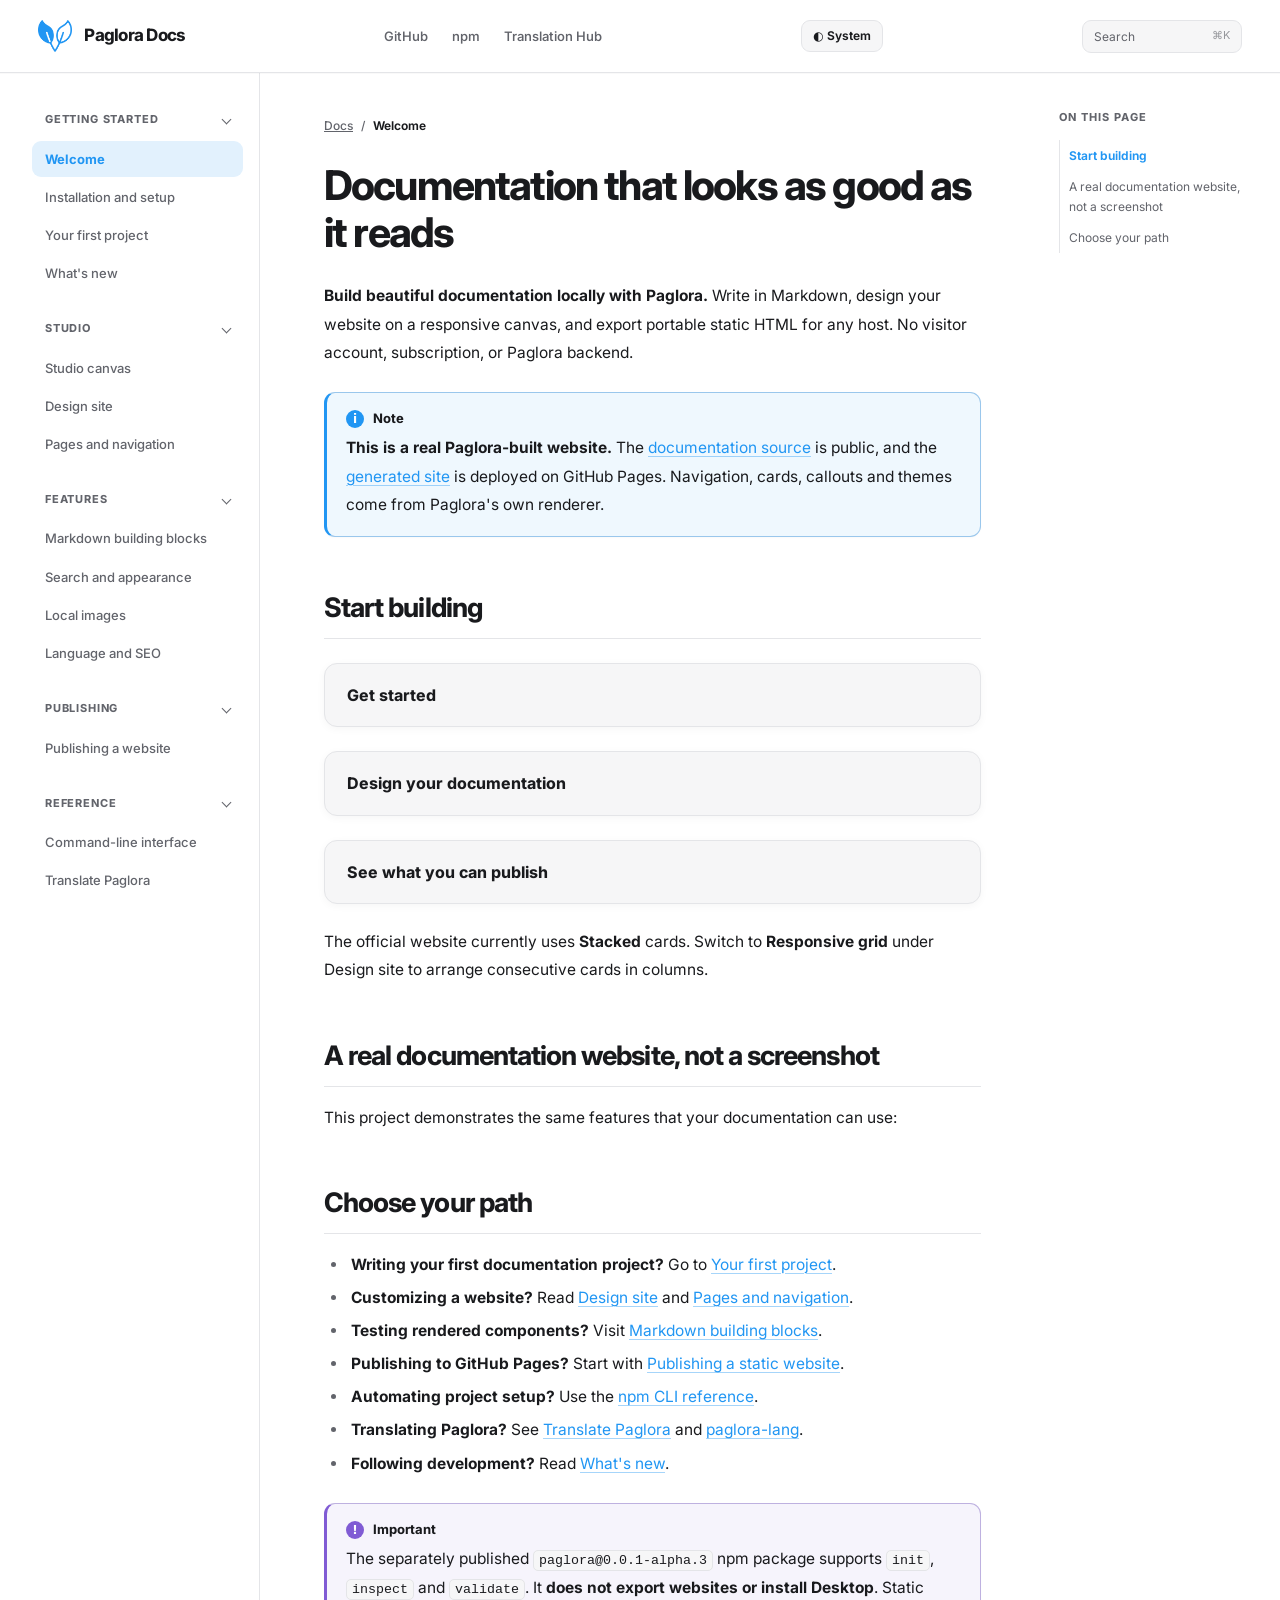
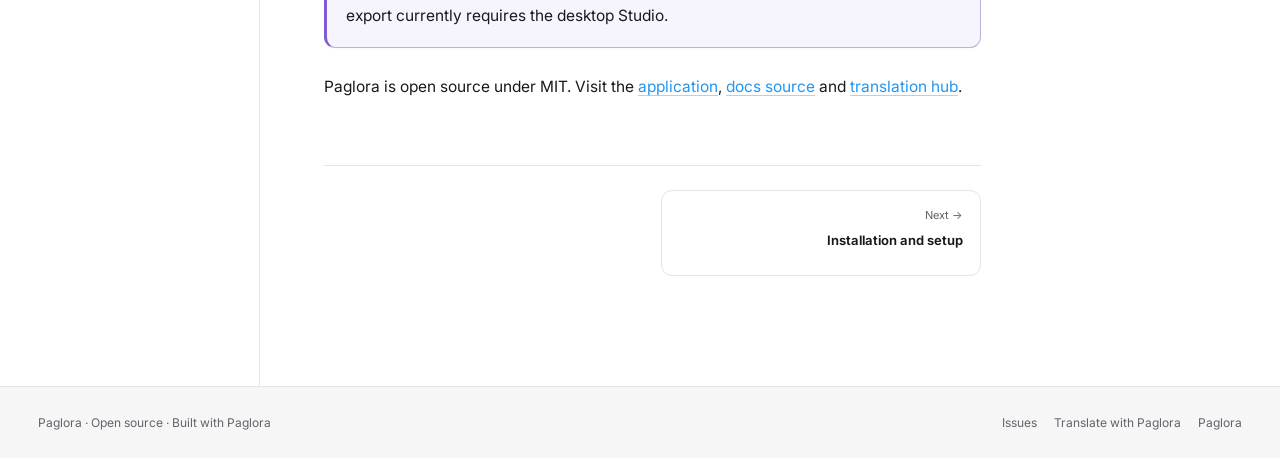
==== commit 3d58ab58: "1.10" ====
--- a/site/index.html
+++ b/site/index.html
@@ -29,9 +29,9 @@
 <body class="page-layout-docs">
 <a class="skip-link" href="#content">Skip to content</a>
 <header class="site-header  "><div class="top-bar"><a class="brand brand-wrap" href="index.html"><img class="brand-logo" src="assets/paglora512x512-18e38dba083d91d0-0.png" alt="">Paglora Docs</a><nav class="header-links" aria-label="Site links"><a href="https://github.com/m1nsook/paglora" rel="noopener noreferrer">GitHub</a><a href="https://www.npmjs.com/package/paglora" rel="noopener noreferrer">npm</a><a href="https://github.com/m1nsook/paglora-lang" rel="noopener noreferrer">Translation Hub</a></nav></div></header>
-<details class="mobile-nav"><summary>Browse documentation</summary><nav class="mobile-nav-inner" aria-label="Mobile page navigation"><details class="nav-group" open><summary>Getting Started</summary><div class="nav-group-links"><a href="index.html" aria-current="page">Welcome</a><a href="installation.html">Installation and setup</a><a href="first-project.html">Your first project</a><a href="changes.html">What&#39;s new</a></div></details><details class="nav-group" open><summary>Studio</summary><div class="nav-group-links"><a href="studio.html">Studio canvas</a><a href="design.html">Design site</a><a href="pages.html">Pages and navigation</a></div></details><details class="nav-group" open><summary>Features</summary><div class="nav-group-links"><a href="components.html">Markdown building blocks</a><a href="search.html">Search and appearance</a><a href="images.html">Local images</a><a href="language-seo.html">Language and SEO</a></div></details><details class="nav-group" open><summary>Publishing</summary><div class="nav-group-links"><a href="publishing.html">Publishing a website</a></div></details><details class="nav-group" open><summary>Reference</summary><div class="nav-group-links"><a href="cli.html">Command-line interface</a><a href="troubleshooting.html">Troubleshooting</a></div></details></nav></details>
+<details class="mobile-nav"><summary>Browse documentation</summary><nav class="mobile-nav-inner" aria-label="Mobile page navigation"><details class="nav-group" open><summary>Getting Started</summary><div class="nav-group-links"><a href="index.html" aria-current="page">Welcome</a><a href="installation.html">Installation and setup</a><a href="first-project.html">Your first project</a><a href="changes.html">What&#39;s new</a></div></details><details class="nav-group" open><summary>Studio</summary><div class="nav-group-links"><a href="studio.html">Studio canvas</a><a href="design.html">Design site</a><a href="pages.html">Pages and navigation</a></div></details><details class="nav-group" open><summary>Features</summary><div class="nav-group-links"><a href="components.html">Markdown building blocks</a><a href="search.html">Search and appearance</a><a href="images.html">Local images</a><a href="language-seo.html">Language and SEO</a></div></details><details class="nav-group" open><summary>Publishing</summary><div class="nav-group-links"><a href="publishing.html">Publishing a website</a></div></details><details class="nav-group" open><summary>Reference</summary><div class="nav-group-links"><a href="cli.html">Command-line interface</a><a href="translations.html">Translate Paglora</a><a href="troubleshooting.html">Troubleshooting</a></div></details></nav></details>
 <div class="site-body nav-left layout-docs">
-<nav class="site-nav" aria-label="Documentation navigation"><div class="site-nav-inner"><details class="nav-group" open><summary>Getting Started</summary><div class="nav-group-links"><a href="index.html" aria-current="page">Welcome</a><a href="installation.html">Installation and setup</a><a href="first-project.html">Your first project</a><a href="changes.html">What&#39;s new</a></div></details><details class="nav-group" open><summary>Studio</summary><div class="nav-group-links"><a href="studio.html">Studio canvas</a><a href="design.html">Design site</a><a href="pages.html">Pages and navigation</a></div></details><details class="nav-group" open><summary>Features</summary><div class="nav-group-links"><a href="components.html">Markdown building blocks</a><a href="search.html">Search and appearance</a><a href="images.html">Local images</a><a href="language-seo.html">Language and SEO</a></div></details><details class="nav-group" open><summary>Publishing</summary><div class="nav-group-links"><a href="publishing.html">Publishing a website</a></div></details><details class="nav-group" open><summary>Reference</summary><div class="nav-group-links"><a href="cli.html">Command-line interface</a><a href="troubleshooting.html">Troubleshooting</a></div></details></div></nav>
+<nav class="site-nav" aria-label="Documentation navigation"><div class="site-nav-inner"><details class="nav-group" open><summary>Getting Started</summary><div class="nav-group-links"><a href="index.html" aria-current="page">Welcome</a><a href="installation.html">Installation and setup</a><a href="first-project.html">Your first project</a><a href="changes.html">What&#39;s new</a></div></details><details class="nav-group" open><summary>Studio</summary><div class="nav-group-links"><a href="studio.html">Studio canvas</a><a href="design.html">Design site</a><a href="pages.html">Pages and navigation</a></div></details><details class="nav-group" open><summary>Features</summary><div class="nav-group-links"><a href="components.html">Markdown building blocks</a><a href="search.html">Search and appearance</a><a href="images.html">Local images</a><a href="language-seo.html">Language and SEO</a></div></details><details class="nav-group" open><summary>Publishing</summary><div class="nav-group-links"><a href="publishing.html">Publishing a website</a></div></details><details class="nav-group" open><summary>Reference</summary><div class="nav-group-links"><a href="cli.html">Command-line interface</a><a href="translations.html">Translate Paglora</a><a href="troubleshooting.html">Troubleshooting</a></div></details></div></nav>
 <main class="site-main" id="content" style="--paglora-content-width:800px">
 <div class="article-wrap">
 <div class="page-heading"><a href="index.html">Docs</a><span class="crumb-separator">/</span><strong>Welcome</strong></div>
@@ -39,7 +39,7 @@
 <article class="docs"><h1>Documentation that looks as good as it reads</h1>
 <p><strong>Build beautiful documentation locally with Paglora.</strong> Write in Markdown, design your website on a responsive canvas, and export portable static HTML for any host. No visitor account, subscription, or Paglora backend.</p>
 <aside class="paglora-callout paglora-callout-note" role="note"><div class="paglora-callout-title">Note</div>
-<p><strong>This is a Paglora-built website, not a separate docs framework.</strong> Its navigation, cards, callouts, site theme, and content are authored in the same Paglora project described here. The official site is still private during development; GitHub Pages has not been deployed.</p>
+<p><strong>This is a real Paglora-built website.</strong> The <a href="https://github.com/m1nsook/paglora-docs" rel="noopener noreferrer">documentation source</a> is public, and the <a href="https://m1nsook.github.io/paglora-docs/" rel="noopener noreferrer">generated site</a> is deployed on GitHub Pages. Navigation, cards, callouts and themes come from Paglora's own renderer.</p>
 </aside>
 <h2 id="start-building">Start building</h2>
 <div class="paglora-card-grid"><section class="paglora-card"><div class="paglora-card-title">Get started</div>
@@ -51,21 +51,23 @@
 </section></div>
 
 
+<p>The official website currently uses <strong>Stacked</strong> cards. Switch to <strong>Responsive grid</strong> under Design site to arrange consecutive cards in columns.</p>
 <h2 id="a-real-documentation-website-not-a-screenshot">A real documentation website, not a screenshot</h2>
-<p>This project demonstrates the same features that your own documentation can use:</p>
+<p>This project demonstrates the same features that your documentation can use:</p>
 <h2 id="choose-your-path">Choose your path</h2>
 <ul>
 <li><strong>Writing your first documentation project?</strong> Go to <a href="first-project.html">Your first project</a>.</li>
 <li><strong>Customizing a website?</strong> Read <a href="design.html">Design site</a> and <a href="pages.html">Pages and navigation</a>.</li>
-<li><strong>Testing actual rendered features?</strong> Visit <a href="components.html">Markdown building blocks</a>.</li>
+<li><strong>Testing rendered components?</strong> Visit <a href="components.html">Markdown building blocks</a>.</li>
 <li><strong>Publishing to GitHub Pages?</strong> Start with <a href="publishing.html">Publishing a static website</a>.</li>
 <li><strong>Automating project setup?</strong> Use the <a href="cli.html">npm CLI reference</a>.</li>
+<li><strong>Translating Paglora?</strong> See <a href="translations.html">Translate Paglora</a> and <a href="https://github.com/m1nsook/paglora-lang" rel="noopener noreferrer">paglora-lang</a>.</li>
 <li><strong>Following development?</strong> Read <a href="changes.html">What's new</a>.</li>
 </ul>
 <aside class="paglora-callout paglora-callout-important" role="note"><div class="paglora-callout-title">Important</div>
-<p>The separately published <code>paglora@0.0.1-alpha.3</code> npm package manages projects with <code>init</code>, <code>inspect</code> and <code>validate</code>. It <strong>does not export websites or install Desktop</strong>. Static export is currently performed by the desktop Studio.</p>
+<p>The separately published <code>paglora@0.0.1-alpha.3</code> npm package supports <code>init</code>, <code>inspect</code> and <code>validate</code>. It <strong>does not export websites or install Desktop</strong>. Static export currently requires the desktop Studio.</p>
 </aside>
-<p>Paglora is open source under MIT. Find the <a href="https://github.com/m1nsook/paglora" rel="noopener noreferrer">source repository</a> and <a href="https://github.com/m1nsook/paglora/issues" rel="noopener noreferrer">report an issue</a>.</p>
+<p>Paglora is open source under MIT. Visit the <a href="https://github.com/m1nsook/paglora" rel="noopener noreferrer">application</a>, <a href="https://github.com/m1nsook/paglora-docs" rel="noopener noreferrer">docs source</a> and <a href="https://github.com/m1nsook/paglora-lang" rel="noopener noreferrer">translation hub</a>.</p>
 </article>
 <nav class="page-pager" aria-label="Previous and next pages"><a class="next" href="installation.html"><small>Next →</small><span>Installation and setup</span></a></nav>
 </div></main>
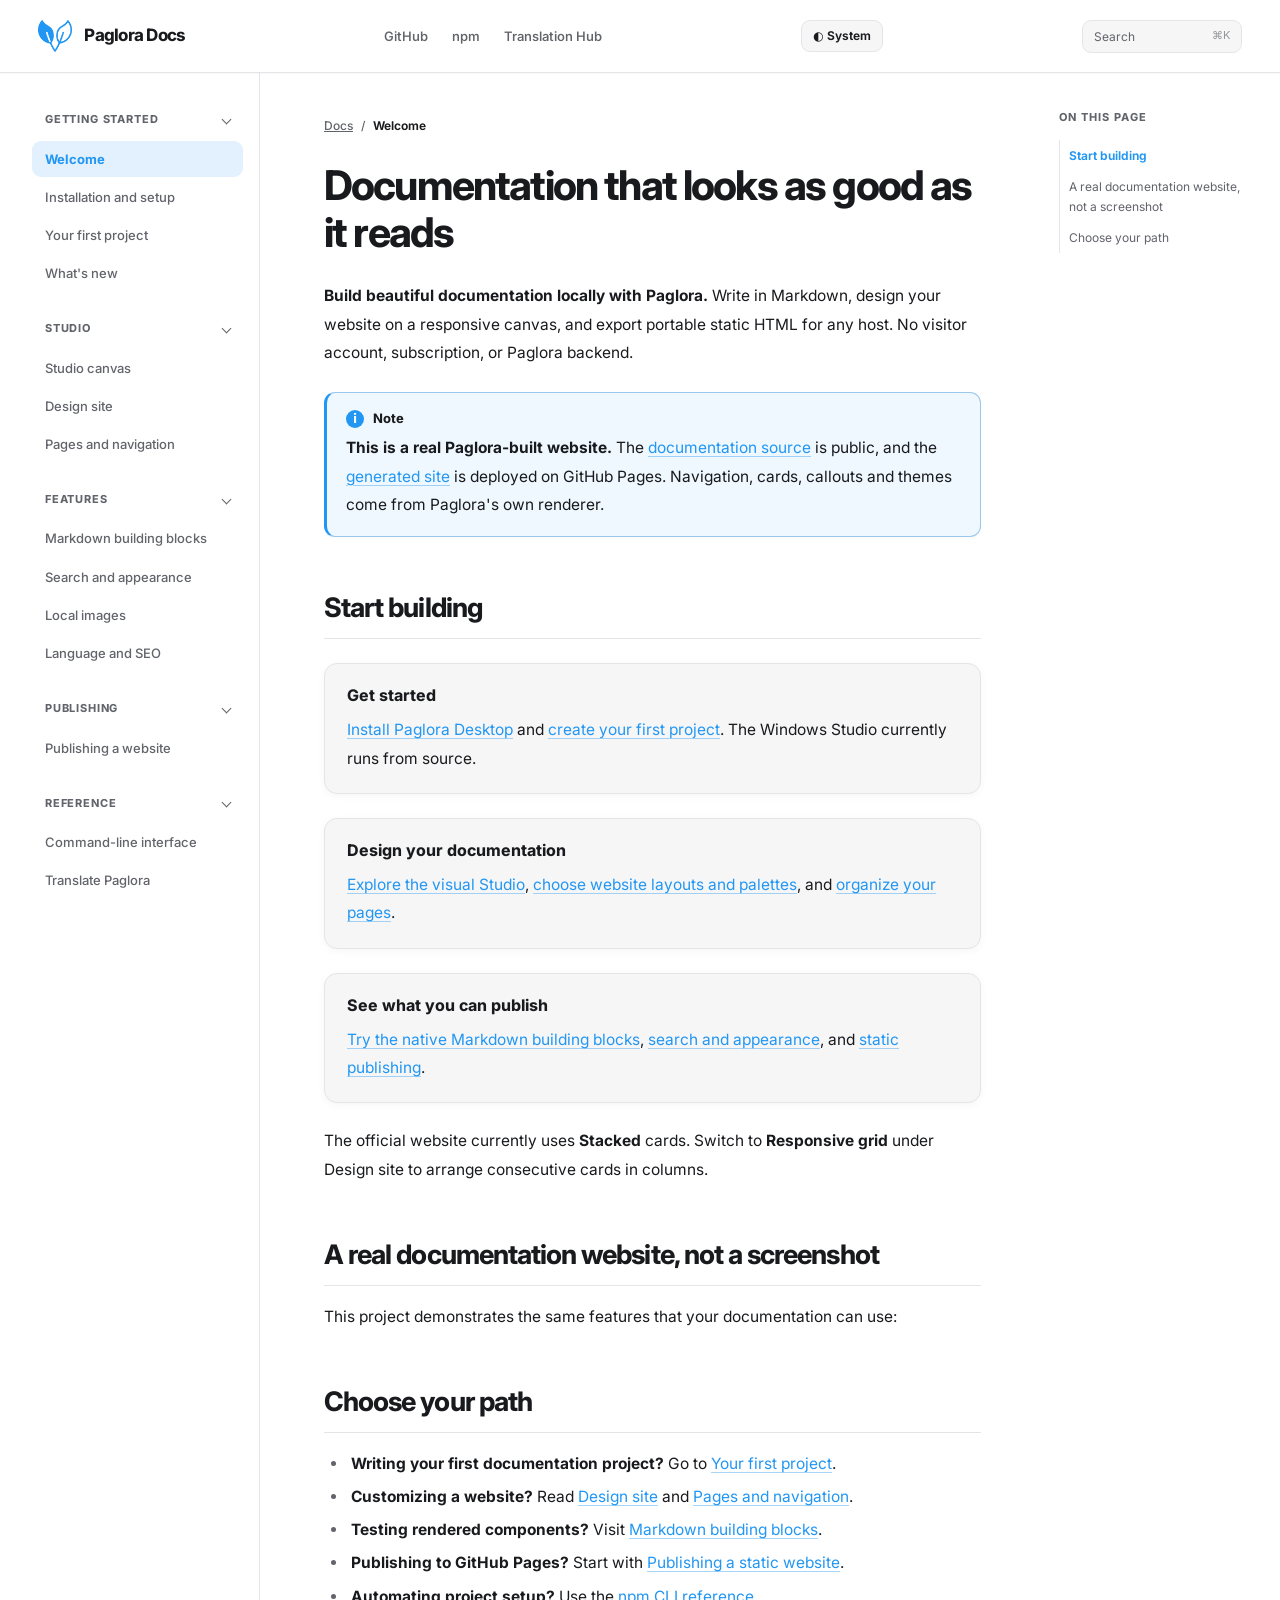
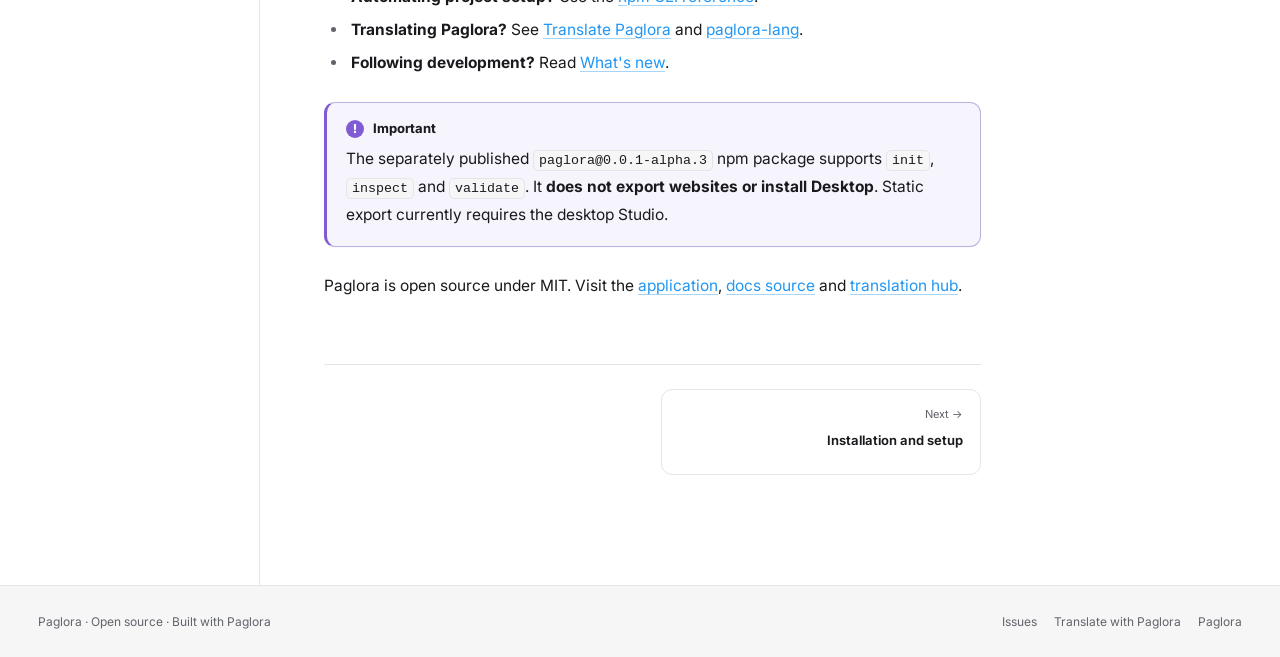
==== commit 1a3b7ae0: "p" ====
--- a/site/index.html
+++ b/site/index.html
@@ -43,11 +43,11 @@
 </aside>
 <h2 id="start-building">Start building</h2>
 <div class="paglora-card-grid"><section class="paglora-card"><div class="paglora-card-title">Get started</div>
-
+<p><a href="installation.html">Install Paglora Desktop</a> and <a href="first-project.html">create your first project</a>. The Windows Studio currently runs from source.</p>
 </section><section class="paglora-card"><div class="paglora-card-title">Design your documentation</div>
-
+<p><a href="studio.html">Explore the visual Studio</a>, <a href="design.html">choose website layouts and palettes</a>, and <a href="pages.html">organize your pages</a>.</p>
 </section><section class="paglora-card"><div class="paglora-card-title">See what you can publish</div>
-
+<p><a href="components.html">Try the native Markdown building blocks</a>, <a href="search.html">search and appearance</a>, and <a href="publishing.html">static publishing</a>.</p>
 </section></div>
 
 
--- a/site/styles.css
+++ b/site/styles.css
@@ -135,6 +135,26 @@
 .docs .paglora-steps-list>li:last-child{border-inline-start-color:transparent;padding-bottom:0}
 .docs .paglora-steps-list>li::before{content:counter(paglora-step);position:absolute;inset-inline-start:-17px;top:0;display:grid;place-items:center;width:32px;height:32px;border:2px solid var(--bg);border-radius:50%;background:var(--brand);color:#fff;font-size:12px;font-weight:750;line-height:1}
 .docs .paglora-steps-list>li>:last-child{margin-bottom:0}
+
+
+/* Code groups: every example remains readable with scripts disabled.
+   The browser runtime progressively adds accessible, keyboard-driven tabs. */
+.docs .paglora-code-group{margin:28px 0;min-width:0}
+.docs .paglora-code-group-title{font-size:15px;font-weight:720;letter-spacing:-.015em;margin-bottom:12px}
+.docs .paglora-code-group-panels{min-width:0;border:1px solid var(--line);border-radius:12px;overflow:hidden;background:var(--subtle)}
+.docs .paglora-code-group-item{min-width:0}
+.docs .paglora-code-group-item+.paglora-code-group-item{border-top:1px solid var(--line)}
+.docs .paglora-code-group-label{padding:10px 16px;color:var(--muted);font-size:12px;font-weight:650}
+.docs .paglora-code-group-item>pre{margin:0;border:0;border-radius:0}
+.docs .paglora-code-group-tabs{display:flex;gap:4px;overflow-x:auto;padding:7px 9px;border:1px solid var(--line);border-bottom:0;border-radius:12px 12px 0 0;background:var(--subtle);scrollbar-width:thin}
+.docs .paglora-code-group-tabs>button{flex:0 0 auto;appearance:none;border:0;border-bottom:2px solid transparent;border-radius:5px 5px 0 0;background:transparent;padding:8px 12px;color:var(--muted);font:inherit;font-size:12px;font-weight:650;cursor:pointer}
+.docs .paglora-code-group-tabs>button:hover{color:var(--fg);background:color-mix(in srgb,var(--brand) 6%,transparent)}
+.docs .paglora-code-group-tabs>button[aria-selected="true"]{border-bottom-color:var(--brand);color:var(--fg)}
+.docs .paglora-code-group-tabs>button:focus-visible{outline:2px solid var(--brand);outline-offset:-2px}
+.docs .paglora-code-group-enhanced .paglora-code-group-panels{border-radius:0 0 12px 12px}
+.docs .paglora-code-group-enhanced .paglora-code-group-label{display:none}
+.docs .paglora-code-group-enhanced .paglora-code-group-item[hidden]{display:none}
+.docs .paglora-code-group-enhanced .paglora-code-group-item+.paglora-code-group-item{border-top:0}
 
 /* Markdown callouts — sanitized in the shared preview/build pipeline. */
 .docs .paglora-callout{--callout-accent:var(--brand);position:relative;display:block;margin:25px 0;padding:16px 19px 17px;border:1px solid color-mix(in srgb,var(--callout-accent) 38%,var(--line));border-left:3px solid var(--callout-accent);border-radius:11px;background:color-mix(in srgb,var(--callout-accent) 7%,var(--bg));box-shadow:0 1px 2px rgba(0,0,0,.025)}
